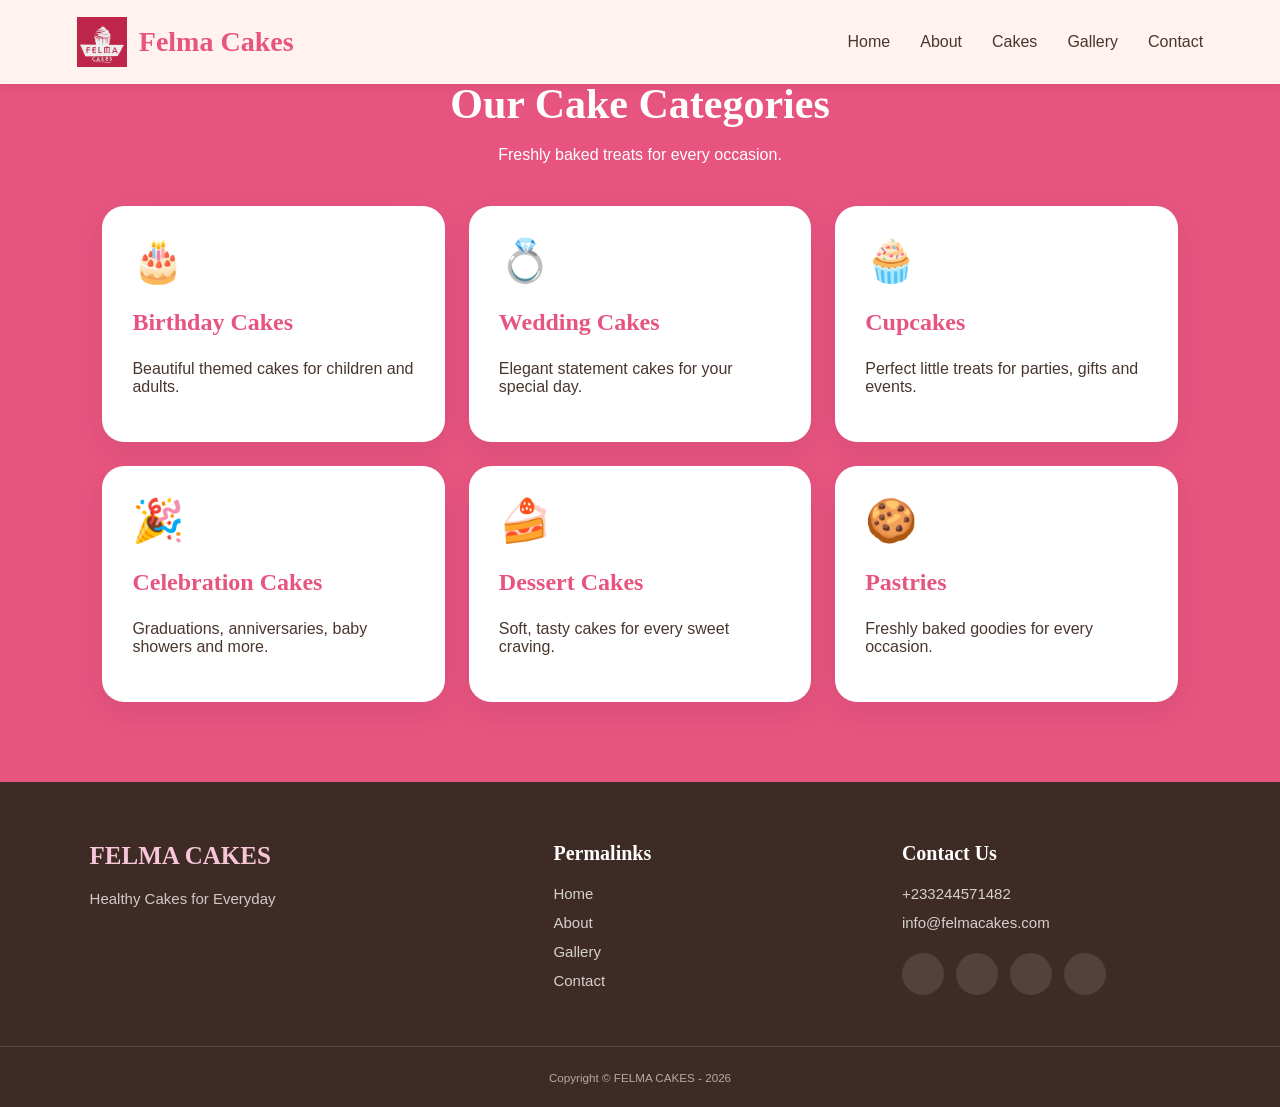
==== about.html @ 06e6d1e2 "homepage done" ====
<!doctype html>
<html lang="en">

<head>
    <meta charset="utf-8">
    <meta name="viewport" content="width=device-width, initial-scale=1">
    <link rel="stylesheet" href="assets/css/style-starter.css">
    <link rel="stylesheet" href="https://unicons.iconscout.com/release/v4.0.0/css/line.css">
    <link rel="stylesheet" href="assets/css/style-starter.css">
<link rel="stylesheet"
    href="https://unicons.iconscout.com/release/v4.0.0/css/line.css">

    <title>Felma Cakes | Home</title>

</head>

<body>

     <nav>

    <div class="brand">
        <img src="assets/images/Felma Logo.png" alt="Felma Cakes Logo">
        <span>Felma Cakes</span>
    </div>

    <div class="links">
        <a href="index.html">Home</a>
        <a href="about.html">About</a>
        <a href="#cakes">Cakes</a>
        <a href="#gallery">Gallery</a>
        <a href="#contact">Contact</a>
    </div>

</nav>
    
<section class="categories" id="cakes">
    <div class="center">
        <h2 class="title">Our Cake Categories</h2>
        <p>Freshly baked treats for every occasion.</p>
    </div>
    <div class="grid">
        <div class="card">
            <div class="emoji">🎂</div>
            <h3>Birthday Cakes</h3>
            <p>Beautiful themed cakes for children and adults.</p>
        </div>
        <div class="card">
            <div class="emoji">💍</div>
            <h3>Wedding Cakes</h3>
            <p>Elegant statement cakes for your special day.</p>
        </div>
        <div class="card">
            <div class="emoji">🧁</div>
            <h3>Cupcakes</h3>
            <p>Perfect little treats for parties, gifts and events.</p>
        </div>
        <div class="card">
            <div class="emoji">🎉</div>
            <h3>Celebration Cakes</h3>
            <p>Graduations, anniversaries, baby showers and more.</p>
        </div>
        <div class="card">
            <div class="emoji">🍰</div>
            <h3>Dessert Cakes</h3>
            <p>Soft, tasty cakes for every sweet craving.</p>
        </div>
        <div class="card">
            <div class="emoji">🍪</div>
            <h3>Pastries</h3>
            <p>Freshly baked goodies for every occasion.</p>
        </div>
    </div>
</section>

<!--footer-->
<footer class="footer">
    <div class="container footer__container">
        <div class="footer__1">
            <a href="index.html" class="footer__logo">
                <h5>FELMA CAKES</h5>
            </a>
            <p>Healthy Cakes for Everyday</p>
        </div>
        <div class="footer__2">
            <h4>Permalinks</h4>
            <ul class="permalinks">
                <li><a href="index.html">Home</a></li>
                <li><a href="about.html">About</a></li>
                <li><a href="gallery.html">Gallery</a></li>
                <li><a href="contact.html">Contact</a></li>
            </ul>
        </div>
        <div class="footer__4">
            <h4>Contact Us</h4>
            <div>
                <p>+233244571482</p>
                <p>info@felmacakes.com</p>
            </div>
            <ul class="footer__socials">
                <li>
                    <a href="https://web.facebook.com/people/Felma-Cakes/100064179390883/?locale=nl_BE"><i
                            class="uil uil-facebook"></i></a>
                    <a href="https://www.instagram.com/felma_cakes/"><i class="uil uil-instagram"></i></a>
                    <a href="#" aria-label="TikTok"><i class="uil uil-music-note"></i></a>
                    <a href="https://wa.me/233244571482" aria-label="WhatsApp"><i class="uil uil-whatsapp"></i> </a>
                </li>
            </ul>
        </div>
    </div>
    <div class="footer__copyright">
        <small>Copyright &copy; FELMA CAKES - 2026</small>
    </div>
</footer>

</body>
</html>
---- assets/css/style-starter.css ----
:root {
    --pink: #e75480;
    --soft-pink: #f7c6d9;
    --cream: #fff8f3;
    --gold: #d4af37;
    --brown: #5c4033;
    --dark-brown: #3f2b25;
    --text: #49362f;
    --white: #ffffff;
    --transition: all 0.3s ease;
}

* {
    box-sizing: border-box;
}

html {
    scroll-behavior: smooth;
}

html,
body {
    width: 100%;
    overflow-x: hidden;
}

body {
    margin: 0;
    font-family: Arial, sans-serif;
    background: var(--cream);
    color: var(--text);
}

img {
    max-width: 100%;
    display: block;
}

a {
    color: inherit;
}

/* =========================
   NAVBAR
========================= */

nav {
    position: fixed;
    top: 0;
    left: 0;
    width: 100%;
    height: 84px;
    z-index: 1000;

    display: flex;
    align-items: center;
    justify-content: space-between;

    padding: 0 6%;
    background: rgba(255, 248, 243, 0.97);
    box-shadow: 0 2px 14px rgba(0, 0, 0, 0.08);
}

.brand {
    display: flex;
    align-items: center;
    gap: 12px;
    flex-shrink: 0;

    font-family: Georgia, serif;
    font-size: 28px;
    font-weight: 700;
    color: var(--pink);
    white-space: nowrap;
}

.brand img {
    width: auto;
    height: 50px;
    object-fit: contain;
}

.links {
    display: flex;
    align-items: center;
    gap: 30px;
    margin-left: auto;
}

.links a {
    margin: 0;
    padding: 10px 0;

    color: var(--text);
    text-decoration: none;
    font-size: 16px;
    font-weight: 500;
    white-space: nowrap;

    transition: var(--transition);
}

.links a:hover {
    color: var(--pink);
}

/* =========================
   HERO
========================= */

.hero {
    min-height: 100vh;
    padding: 130px 8% 60px;

    display: flex;
    align-items: center;
    justify-content: space-between;

    background: linear-gradient(120deg, #5c4033, #8f4558);
    color: var(--white);
    overflow: hidden;
}

.hero-content {
    width: 55%;
    position: relative;
    z-index: 2;
}

.hero h1 {
    margin: 0 0 24px;
    font-family: Georgia, serif;
    font-size: 64px;
    line-height: 1.05;
}

.hero p {
    max-width: 650px;
    margin: 0;
    font-size: 20px;
    line-height: 1.7;
}

.hero-cake {
    width: 45%;
    display: flex;
    justify-content: center;
    align-items: flex-end;
}

.hero-cake img {
    width: 100%;
    max-width: 600px;
    height: auto;
    object-fit: contain;
    filter: drop-shadow(0 20px 25px rgba(0, 0, 0, 0.25));
}

/* =========================
   BUTTONS
========================= */

.btn {
    display: inline-block;
    margin: 18px 10px 0 0;
    padding: 14px 28px;

    border: 2px solid transparent;
    border-radius: 30px;

    background: var(--pink);
    color: var(--white);
    text-decoration: none;
    font-weight: 700;

    transition: var(--transition);
}

.btn:hover {
    transform: translateY(-2px);
    background: #d84772;
}

.btn.outline {
    background: transparent;
    border-color: var(--white);
}

.btn.outline:hover {
    background: var(--white);
    color: var(--brown);
}

/* =========================
   GENERAL SECTIONS
========================= */

section {
    padding: 80px 8%;
}

.center {
    text-align: center;
}

.title {
    margin: 0 0 18px;
    font-family: Georgia, serif;
    color: var(--brown);
    font-size: 42px;
}

/* =========================
   ABOUT
========================= */

.about {
    display: grid;
    grid-template-columns: 1fr 1fr;
    gap: 60px;
    align-items: center;
}

.about-image {
    position: relative;
}

.about-image img {
    width: 100%;
    height: 500px;
    object-fit: cover;
    border-radius: 28px;
    box-shadow: 0 18px 45px rgba(0, 0, 0, 0.15);
}

.about-image::before {
    content: "";
    position: absolute;
    left: -18px;
    bottom: -18px;
    z-index: -1;

    width: 90%;
    height: 90%;
    background: var(--soft-pink);
    border-radius: 28px;
}

.about-content p {
    margin-bottom: 18px;
    font-size: 17px;
    line-height: 1.8;
}

/* Optional old placeholder support */
.cake-art {
    min-height: 380px;
    padding: 35px;

    display: grid;
    place-items: end center;

    border-radius: 28px;
    background:
        radial-gradient(
            circle at 50% 36%,
            #fff 0 14%,
            #f7c6d9 15% 27%,
            #e75480 28% 30%,
            transparent 31%
        ),
        linear-gradient(145deg, #f7c6d9, #fff);

    box-shadow: 0 16px 40px rgba(0, 0, 0, 0.13);
    font-family: Georgia, serif;
    font-size: 26px;
    color: var(--brown);
}

/* =========================
   CAKE CATEGORIES / CARDS
========================= */

.categories {
    background: var(--pink);
    color: var(--white);
}

.categories .title {
    color: var(--white);
}

.grid {
    display: grid;
    grid-template-columns: repeat(3, minmax(0, 1fr));
    gap: 24px;
    margin-top: 42px;
}

.card {
    padding: 30px;
    background: var(--white);
    color: var(--text);
    border-radius: 22px;
    box-shadow: 0 10px 30px rgba(0, 0, 0, 0.07);
}

.card .emoji {
    font-size: 42px;
}

.card h3 {
    font-family: Georgia, serif;
    color: var(--pink);
    font-size: 24px;
}

/* =========================
   GALLERY
========================= */

.gallery .card {
    padding: 0;
    overflow: hidden;
    background: var(--white);
    border-radius: 22px;
}

.gallery-image {
    width: 100%;
    height: 300px;
    object-fit: cover;
    display: block;
    transition: transform 0.4s ease;
}

.gallery .card:hover .gallery-image {
    transform: scale(1.06);
}

.gallery .caption {
    padding: 18px 20px;
    font-family: Georgia, serif;
    font-size: 20px;
    font-weight: 700;
    color: var(--brown);
}

/* =========================
   WHY CHOOSE US
========================= */

.why .card h3 {
    color: var(--brown);
}

/* =========================
   CTA
========================= */

.cta {
    padding: 80px 8%;
    text-align: center;
    color: var(--white);
    background: linear-gradient(120deg, #5c4033ef, #8f4960dd);
}

.cta h2 {
    margin-top: 0;
    font-family: Georgia, serif;
    font-size: 44px;
}

/* =========================
   FELMA CAKES FOOTER
========================= */

footer {
    padding-top: 60px;
    background: var(--dark-brown);
    color: var(--cream);
    font-size: 15px;
}

.footer__container {
    width: 86%;
    margin: 0 auto;
    padding-bottom: 45px;

    display: grid;
    grid-template-columns: 1.4fr 1fr 1fr;
    gap: 60px;
}

.footer__container h4,
.footer__container h5 {
    margin-top: 0;
    margin-bottom: 20px;
    font-family: Georgia, serif;
    color: var(--white);
    font-size: 20px;
}

.footer__1 h5 {
    margin-bottom: 15px;
    font-size: 25px;
    color: var(--soft-pink);
}

.footer__1 p {
    max-width: 350px;
    margin: 0 0 2rem;
    line-height: 1.8;
    color: rgba(255, 255, 255, 0.75);
}

footer ul {
    list-style: none;
    padding: 0;
    margin: 0;
}

footer ul li {
    margin-bottom: 12px;
}

footer a {
    color: rgba(255, 255, 255, 0.78);
    text-decoration: none;
    transition: var(--transition);
}

footer a:hover {
    color: var(--pink);
}

.footer__4 p {
    margin: 0 0 12px;
    color: rgba(255, 255, 255, 0.78);
}

.footer__socials {
    display: flex;
    flex-direction: row;
    align-items: center;
    gap: 12px;
    margin-top: 22px;
    padding: 0;
    list-style: none;
}

.footer__socials li {
    display: flex;
    flex-direction: row;
    align-items: center;
    gap: 12px;
    margin: 0;
}

.footer__socials a {
    width: 42px;
    height: 42px;

    display: flex;
    align-items: center;
    justify-content: center;

    border-radius: 50%;
    background: rgba(255, 255, 255, 0.1);
    color: var(--white);
    font-size: 20px;
    text-decoration: none;

    transition: var(--transition);
}

.footer__socials a:hover {
    background: var(--pink);
    color: var(--white);
    transform: translateY(-3px);
}

.footer__copyright {
    padding: 22px 15px;
    text-align: center;
    border-top: 1px solid rgba(255, 255, 255, 0.12);
    color: rgba(255, 255, 255, 0.6);
    font-size: 14px;
}

/* =========================
   RESPONSIVE
========================= */

@media (max-width: 992px) {
    nav {
        padding: 0 5%;
    }

    .links {
        gap: 20px;
    }

    .hero h1 {
        font-size: 52px;
    }

    .grid {
        grid-template-columns: repeat(2, minmax(0, 1fr));
    }
}

@media (max-width: 768px) {
    nav {
        height: 75px;
        padding: 0 5%;
    }

    .brand {
        font-size: 22px;
    }

    .brand img {
        height: 42px;
    }

    .links {
        display: none;
    }

    .hero {
        min-height: auto;
        padding: 130px 7% 60px;
        flex-direction: column;
        text-align: center;
    }

    .hero-content {
        width: 100%;
    }

    .hero h1 {
        font-size: 44px;
    }

    .hero p {
        margin-left: auto;
        margin-right: auto;
        font-size: 17px;
    }

    .hero-cake {
        width: 100%;
        margin-top: 45px;
    }

    .hero-cake img {
        max-width: 400px;
    }

    section,
    .cta {
        padding-left: 7%;
        padding-right: 7%;
    }

    .about {
        grid-template-columns: 1fr;
        gap: 45px;
    }

    .about-image img {
        height: 400px;
    }

    .about-content {
        text-align: center;
    }

    .grid {
        grid-template-columns: 1fr;
    }

    .title {
        font-size: 34px;
    }

    .cta h2 {
        font-size: 36px;
    }

    .footer__container {
        width: 88%;
        grid-template-columns: 1fr;
        gap: 35px;
        text-align: center;
    }

    .footer__1 p {
        margin-left: auto;
        margin-right: auto;
    }

    .footer__socials,
    .footer__socials li {
        justify-content: center;
    }
}

@media (max-width: 480px) {
    .brand {
        font-size: 19px;
    }

    .brand img {
        height: 38px;
    }

    .hero h1 {
        font-size: 38px;
    }

    .btn {
        margin-right: 6px;
        padding: 12px 22px;
    }

    .about-image img {
        height: 330px;
    }

    .gallery-image {
        height: 260px;
    }
}
---- assets/css/style-starter.css ----
:root {
    --pink: #e75480;
    --soft-pink: #f7c6d9;
    --cream: #fff8f3;
    --gold: #d4af37;
    --brown: #5c4033;
    --dark-brown: #3f2b25;
    --text: #49362f;
    --white: #ffffff;
    --transition: all 0.3s ease;
}

* {
    box-sizing: border-box;
}

html {
    scroll-behavior: smooth;
}

html,
body {
    width: 100%;
    overflow-x: hidden;
}

body {
    margin: 0;
    font-family: Arial, sans-serif;
    background: var(--cream);
    color: var(--text);
}

img {
    max-width: 100%;
    display: block;
}

a {
    color: inherit;
}

/* =========================
   NAVBAR
========================= */

nav {
    position: fixed;
    top: 0;
    left: 0;
    width: 100%;
    height: 84px;
    z-index: 1000;

    display: flex;
    align-items: center;
    justify-content: space-between;

    padding: 0 6%;
    background: rgba(255, 248, 243, 0.97);
    box-shadow: 0 2px 14px rgba(0, 0, 0, 0.08);
}

.brand {
    display: flex;
    align-items: center;
    gap: 12px;
    flex-shrink: 0;

    font-family: Georgia, serif;
    font-size: 28px;
    font-weight: 700;
    color: var(--pink);
    white-space: nowrap;
}

.brand img {
    width: auto;
    height: 50px;
    object-fit: contain;
}

.links {
    display: flex;
    align-items: center;
    gap: 30px;
    margin-left: auto;
}

.links a {
    margin: 0;
    padding: 10px 0;

    color: var(--text);
    text-decoration: none;
    font-size: 16px;
    font-weight: 500;
    white-space: nowrap;

    transition: var(--transition);
}

.links a:hover {
    color: var(--pink);
}

/* =========================
   HERO
========================= */

.hero {
    min-height: 100vh;
    padding: 130px 8% 60px;

    display: flex;
    align-items: center;
    justify-content: space-between;

    background: linear-gradient(120deg, #5c4033, #8f4558);
    color: var(--white);
    overflow: hidden;
}

.hero-content {
    width: 55%;
    position: relative;
    z-index: 2;
}

.hero h1 {
    margin: 0 0 24px;
    font-family: Georgia, serif;
    font-size: 64px;
    line-height: 1.05;
}

.hero p {
    max-width: 650px;
    margin: 0;
    font-size: 20px;
    line-height: 1.7;
}

.hero-cake {
    width: 45%;
    display: flex;
    justify-content: center;
    align-items: flex-end;
}

.hero-cake img {
    width: 100%;
    max-width: 600px;
    height: auto;
    object-fit: contain;
    filter: drop-shadow(0 20px 25px rgba(0, 0, 0, 0.25));
}

/* =========================
   BUTTONS
========================= */

.btn {
    display: inline-block;
    margin: 18px 10px 0 0;
    padding: 14px 28px;

    border: 2px solid transparent;
    border-radius: 30px;

    background: var(--pink);
    color: var(--white);
    text-decoration: none;
    font-weight: 700;

    transition: var(--transition);
}

.btn:hover {
    transform: translateY(-2px);
    background: #d84772;
}

.btn.outline {
    background: transparent;
    border-color: var(--white);
}

.btn.outline:hover {
    background: var(--white);
    color: var(--brown);
}

/* =========================
   GENERAL SECTIONS
========================= */

section {
    padding: 80px 8%;
}

.center {
    text-align: center;
}

.title {
    margin: 0 0 18px;
    font-family: Georgia, serif;
    color: var(--brown);
    font-size: 42px;
}

/* =========================
   ABOUT
========================= */

.about {
    display: grid;
    grid-template-columns: 1fr 1fr;
    gap: 60px;
    align-items: center;
}

.about-image {
    position: relative;
}

.about-image img {
    width: 100%;
    height: 500px;
    object-fit: cover;
    border-radius: 28px;
    box-shadow: 0 18px 45px rgba(0, 0, 0, 0.15);
}

.about-image::before {
    content: "";
    position: absolute;
    left: -18px;
    bottom: -18px;
    z-index: -1;

    width: 90%;
    height: 90%;
    background: var(--soft-pink);
    border-radius: 28px;
}

.about-content p {
    margin-bottom: 18px;
    font-size: 17px;
    line-height: 1.8;
}

/* Optional old placeholder support */
.cake-art {
    min-height: 380px;
    padding: 35px;

    display: grid;
    place-items: end center;

    border-radius: 28px;
    background:
        radial-gradient(
            circle at 50% 36%,
            #fff 0 14%,
            #f7c6d9 15% 27%,
            #e75480 28% 30%,
            transparent 31%
        ),
        linear-gradient(145deg, #f7c6d9, #fff);

    box-shadow: 0 16px 40px rgba(0, 0, 0, 0.13);
    font-family: Georgia, serif;
    font-size: 26px;
    color: var(--brown);
}

/* =========================
   CAKE CATEGORIES / CARDS
========================= */

.categories {
    background: var(--pink);
    color: var(--white);
}

.categories .title {
    color: var(--white);
}

.grid {
    display: grid;
    grid-template-columns: repeat(3, minmax(0, 1fr));
    gap: 24px;
    margin-top: 42px;
}

.card {
    padding: 30px;
    background: var(--white);
    color: var(--text);
    border-radius: 22px;
    box-shadow: 0 10px 30px rgba(0, 0, 0, 0.07);
}

.card .emoji {
    font-size: 42px;
}

.card h3 {
    font-family: Georgia, serif;
    color: var(--pink);
    font-size: 24px;
}

/* =========================
   GALLERY
========================= */

.gallery .card {
    padding: 0;
    overflow: hidden;
    background: var(--white);
    border-radius: 22px;
}

.gallery-image {
    width: 100%;
    height: 300px;
    object-fit: cover;
    display: block;
    transition: transform 0.4s ease;
}

.gallery .card:hover .gallery-image {
    transform: scale(1.06);
}

.gallery .caption {
    padding: 18px 20px;
    font-family: Georgia, serif;
    font-size: 20px;
    font-weight: 700;
    color: var(--brown);
}

/* =========================
   WHY CHOOSE US
========================= */

.why .card h3 {
    color: var(--brown);
}

/* =========================
   CTA
========================= */

.cta {
    padding: 80px 8%;
    text-align: center;
    color: var(--white);
    background: linear-gradient(120deg, #5c4033ef, #8f4960dd);
}

.cta h2 {
    margin-top: 0;
    font-family: Georgia, serif;
    font-size: 44px;
}

/* =========================
   FELMA CAKES FOOTER
========================= */

footer {
    padding-top: 60px;
    background: var(--dark-brown);
    color: var(--cream);
    font-size: 15px;
}

.footer__container {
    width: 86%;
    margin: 0 auto;
    padding-bottom: 45px;

    display: grid;
    grid-template-columns: 1.4fr 1fr 1fr;
    gap: 60px;
}

.footer__container h4,
.footer__container h5 {
    margin-top: 0;
    margin-bottom: 20px;
    font-family: Georgia, serif;
    color: var(--white);
    font-size: 20px;
}

.footer__1 h5 {
    margin-bottom: 15px;
    font-size: 25px;
    color: var(--soft-pink);
}

.footer__1 p {
    max-width: 350px;
    margin: 0 0 2rem;
    line-height: 1.8;
    color: rgba(255, 255, 255, 0.75);
}

footer ul {
    list-style: none;
    padding: 0;
    margin: 0;
}

footer ul li {
    margin-bottom: 12px;
}

footer a {
    color: rgba(255, 255, 255, 0.78);
    text-decoration: none;
    transition: var(--transition);
}

footer a:hover {
    color: var(--pink);
}

.footer__4 p {
    margin: 0 0 12px;
    color: rgba(255, 255, 255, 0.78);
}

.footer__socials {
    display: flex;
    flex-direction: row;
    align-items: center;
    gap: 12px;
    margin-top: 22px;
    padding: 0;
    list-style: none;
}

.footer__socials li {
    display: flex;
    flex-direction: row;
    align-items: center;
    gap: 12px;
    margin: 0;
}

.footer__socials a {
    width: 42px;
    height: 42px;

    display: flex;
    align-items: center;
    justify-content: center;

    border-radius: 50%;
    background: rgba(255, 255, 255, 0.1);
    color: var(--white);
    font-size: 20px;
    text-decoration: none;

    transition: var(--transition);
}

.footer__socials a:hover {
    background: var(--pink);
    color: var(--white);
    transform: translateY(-3px);
}

.footer__copyright {
    padding: 22px 15px;
    text-align: center;
    border-top: 1px solid rgba(255, 255, 255, 0.12);
    color: rgba(255, 255, 255, 0.6);
    font-size: 14px;
}

/* =========================
   RESPONSIVE
========================= */

@media (max-width: 992px) {
    nav {
        padding: 0 5%;
    }

    .links {
        gap: 20px;
    }

    .hero h1 {
        font-size: 52px;
    }

    .grid {
        grid-template-columns: repeat(2, minmax(0, 1fr));
    }
}

@media (max-width: 768px) {
    nav {
        height: 75px;
        padding: 0 5%;
    }

    .brand {
        font-size: 22px;
    }

    .brand img {
        height: 42px;
    }

    .links {
        display: none;
    }

    .hero {
        min-height: auto;
        padding: 130px 7% 60px;
        flex-direction: column;
        text-align: center;
    }

    .hero-content {
        width: 100%;
    }

    .hero h1 {
        font-size: 44px;
    }

    .hero p {
        margin-left: auto;
        margin-right: auto;
        font-size: 17px;
    }

    .hero-cake {
        width: 100%;
        margin-top: 45px;
    }

    .hero-cake img {
        max-width: 400px;
    }

    section,
    .cta {
        padding-left: 7%;
        padding-right: 7%;
    }

    .about {
        grid-template-columns: 1fr;
        gap: 45px;
    }

    .about-image img {
        height: 400px;
    }

    .about-content {
        text-align: center;
    }

    .grid {
        grid-template-columns: 1fr;
    }

    .title {
        font-size: 34px;
    }

    .cta h2 {
        font-size: 36px;
    }

    .footer__container {
        width: 88%;
        grid-template-columns: 1fr;
        gap: 35px;
        text-align: center;
    }

    .footer__1 p {
        margin-left: auto;
        margin-right: auto;
    }

    .footer__socials,
    .footer__socials li {
        justify-content: center;
    }
}

@media (max-width: 480px) {
    .brand {
        font-size: 19px;
    }

    .brand img {
        height: 38px;
    }

    .hero h1 {
        font-size: 38px;
    }

    .btn {
        margin-right: 6px;
        padding: 12px 22px;
    }

    .about-image img {
        height: 330px;
    }

    .gallery-image {
        height: 260px;
    }
}
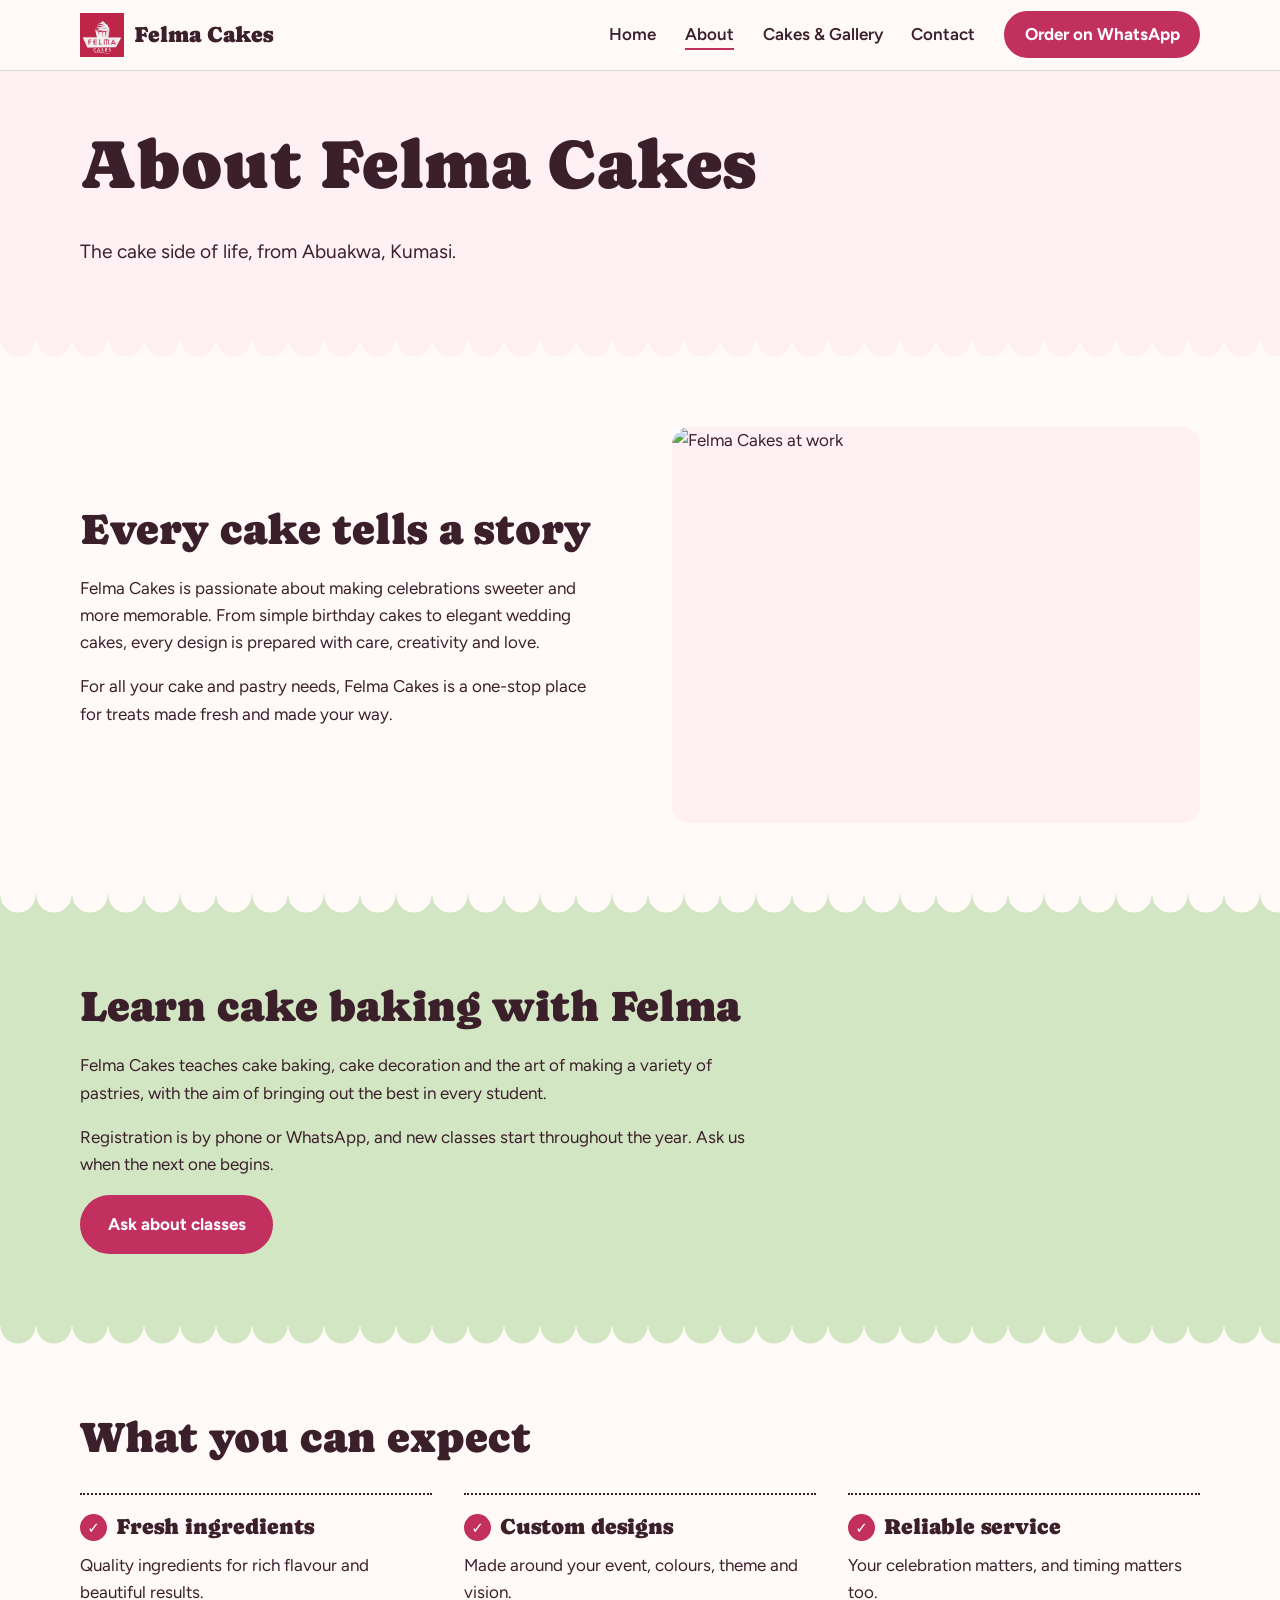
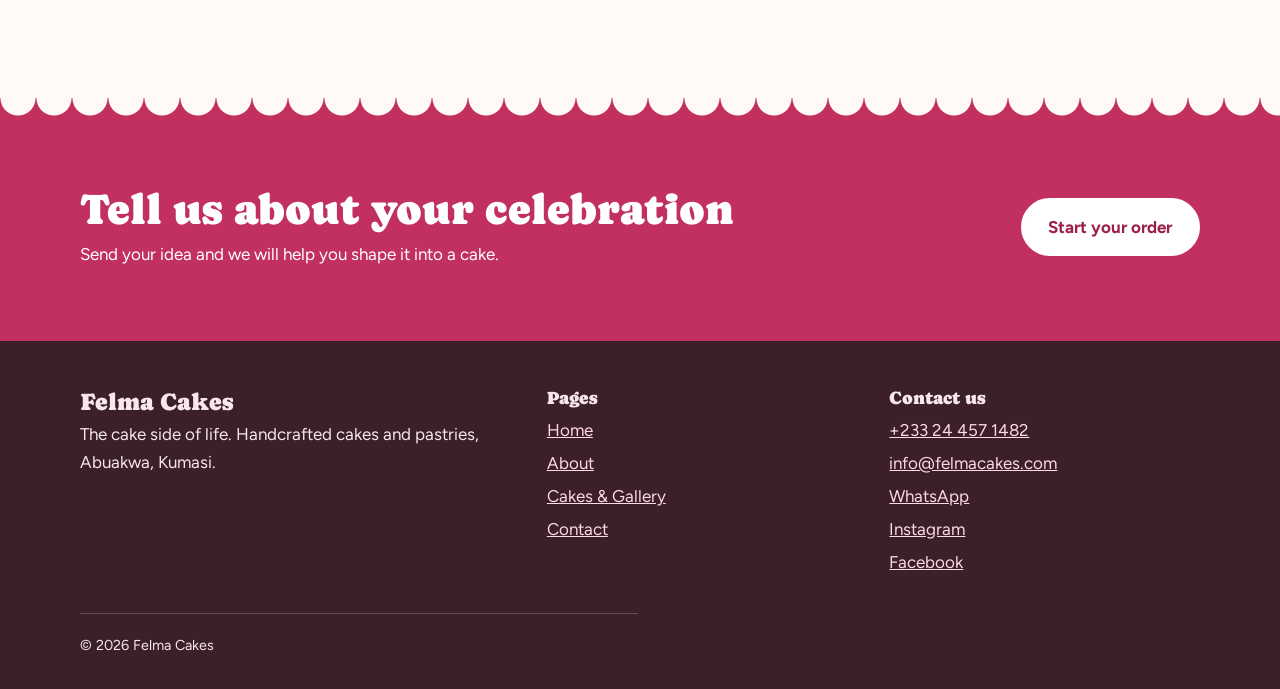
==== commit de8ee335: "revamp" ====
--- a/about.html
+++ b/about.html
@@ -1,116 +1,136 @@
-<!doctype html>
-<html lang="en">
-
-<head>
-    <meta charset="utf-8">
-    <meta name="viewport" content="width=device-width, initial-scale=1">
-    <link rel="stylesheet" href="assets/css/style-starter.css">
-    <link rel="stylesheet" href="https://unicons.iconscout.com/release/v4.0.0/css/line.css">
-    <link rel="stylesheet" href="assets/css/style-starter.css">
-<link rel="stylesheet"
-    href="https://unicons.iconscout.com/release/v4.0.0/css/line.css">
-
-    <title>Felma Cakes | Home</title>
-
-</head>
-
-<body>
-
-     <nav>
-
-    <div class="brand">
-        <img src="assets/images/Felma Logo.png" alt="Felma Cakes Logo">
-        <span>Felma Cakes</span>
-    </div>
-
-    <div class="links">
-        <a href="index.html">Home</a>
-        <a href="about.html">About</a>
-        <a href="#cakes">Cakes</a>
-        <a href="#gallery">Gallery</a>
-        <a href="#contact">Contact</a>
-    </div>
-
-</nav>
-    
-<section class="categories" id="cakes">
-    <div class="center">
-        <h2 class="title">Our Cake Categories</h2>
-        <p>Freshly baked treats for every occasion.</p>
-    </div>
-    <div class="grid">
-        <div class="card">
-            <div class="emoji">🎂</div>
-            <h3>Birthday Cakes</h3>
-            <p>Beautiful themed cakes for children and adults.</p>
-        </div>
-        <div class="card">
-            <div class="emoji">💍</div>
-            <h3>Wedding Cakes</h3>
-            <p>Elegant statement cakes for your special day.</p>
-        </div>
-        <div class="card">
-            <div class="emoji">🧁</div>
-            <h3>Cupcakes</h3>
-            <p>Perfect little treats for parties, gifts and events.</p>
-        </div>
-        <div class="card">
-            <div class="emoji">🎉</div>
-            <h3>Celebration Cakes</h3>
-            <p>Graduations, anniversaries, baby showers and more.</p>
-        </div>
-        <div class="card">
-            <div class="emoji">🍰</div>
-            <h3>Dessert Cakes</h3>
-            <p>Soft, tasty cakes for every sweet craving.</p>
-        </div>
-        <div class="card">
-            <div class="emoji">🍪</div>
-            <h3>Pastries</h3>
-            <p>Freshly baked goodies for every occasion.</p>
-        </div>
-    </div>
-</section>
-
-<!--footer-->
-<footer class="footer">
-    <div class="container footer__container">
-        <div class="footer__1">
-            <a href="index.html" class="footer__logo">
-                <h5>FELMA CAKES</h5>
-            </a>
-            <p>Healthy Cakes for Everyday</p>
-        </div>
-        <div class="footer__2">
-            <h4>Permalinks</h4>
-            <ul class="permalinks">
-                <li><a href="index.html">Home</a></li>
-                <li><a href="about.html">About</a></li>
-                <li><a href="gallery.html">Gallery</a></li>
-                <li><a href="contact.html">Contact</a></li>
-            </ul>
-        </div>
-        <div class="footer__4">
-            <h4>Contact Us</h4>
-            <div>
-                <p>+233244571482</p>
-                <p>info@felmacakes.com</p>
-            </div>
-            <ul class="footer__socials">
-                <li>
-                    <a href="https://web.facebook.com/people/Felma-Cakes/100064179390883/?locale=nl_BE"><i
-                            class="uil uil-facebook"></i></a>
-                    <a href="https://www.instagram.com/felma_cakes/"><i class="uil uil-instagram"></i></a>
-                    <a href="#" aria-label="TikTok"><i class="uil uil-music-note"></i></a>
-                    <a href="https://wa.me/233244571482" aria-label="WhatsApp"><i class="uil uil-whatsapp"></i> </a>
-                </li>
-            </ul>
-        </div>
-    </div>
-    <div class="footer__copyright">
-        <small>Copyright &copy; FELMA CAKES - 2026</small>
-    </div>
-</footer>
-
-</body>
-</html>+<!DOCTYPE html>
+<html lang="en">
+<head>
+  <meta charset="utf-8">
+  <meta name="viewport" content="width=device-width, initial-scale=1">
+  <title>About | Felma Cakes, Kumasi</title>
+  <meta name="description" content="Felma Cakes is a cake and pastry business in Abuakwa, Kumasi. We bake handcrafted cakes and teach cake baking, decoration and pastry classes.">
+  <meta property="og:type" content="website">
+  <meta property="og:title" content="About | Felma Cakes, Kumasi">
+  <meta property="og:description" content="Felma Cakes is a cake and pastry business in Abuakwa, Kumasi. We bake handcrafted cakes and teach cake baking, decoration and pastry classes.">
+  <meta property="og:image" content="https://jkyereh.github.io/FELMA/assets/images/hero-cake.png">
+  <meta name="theme-color" content="#c2305f">
+  <link rel="icon" href="assets/images/felma-logo.png">
+  <link rel="preconnect" href="https://fonts.googleapis.com">
+  <link rel="preconnect" href="https://fonts.gstatic.com" crossorigin>
+  <link rel="stylesheet" href="https://fonts.googleapis.com/css2?family=Caprasimo&family=Figtree:wght@400;600;700&display=swap">
+  <link rel="stylesheet" href="css/style.css">
+</head>
+<body>
+  <a class="skip" href="#main">Skip to content</a>
+
+  <header class="site-header">
+    <div class="wrap bar">
+      <a class="brand" href="index.html">
+        <img src="assets/images/felma-logo.png" alt="" width="44" height="44">
+        Felma Cakes
+      </a>
+      <button class="nav-toggle" aria-expanded="false" aria-controls="site-nav">Menu</button>
+      <nav class="nav" id="site-nav" aria-label="Main">
+        <ul>
+          <li><a href="index.html">Home</a></li>
+          <li><a href="about.html" aria-current="page">About</a></li>
+          <li><a href="gallery.html">Cakes &amp; Gallery</a></li>
+          <li><a href="contact.html">Contact</a></li>
+          <li><a class="btn btn-small" href="https://wa.me/233244571482?text=Hello%20Felma%20Cakes%2C%20I%27d%20like%20to%20order%20a%20cake." target="_blank" rel="noopener">Order on WhatsApp</a></li>
+        </ul>
+      </nav>
+    </div>
+  </header>
+
+  <main id="main">
+    <section class="page-head">
+      <div class="wrap">
+        <h1>About Felma Cakes</h1>
+        <p>The cake side of life, from Abuakwa, Kumasi.</p>
+      </div>
+    </section>
+
+    <section class="section scallop after-icing">
+      <div class="wrap split">
+        <div>
+          <h2>Every cake tells a story</h2>
+          <p>Felma Cakes is passionate about making celebrations sweeter and more memorable. From simple birthday cakes to elegant wedding cakes, every design is prepared with care, creativity and love.</p>
+          <p>For all your cake and pastry needs, Felma Cakes is a one-stop place for treats made fresh and made your way.</p>
+          <!-- Add Felma's own story here: who she is, how the business started, what she is known for. -->
+        </div>
+        <div class="photo">
+          <img src="assets/images/felma-class.png" alt="Felma Cakes at work" loading="lazy" width="800" height="600">
+        </div>
+      </div>
+    </section>
+
+    <section class="section scallop after-paper tint-pistachio" id="classes">
+      <div class="wrap">
+        <h2>Learn cake baking with Felma</h2>
+        <p>Felma Cakes teaches cake baking, cake decoration and the art of making a variety of pastries, with the aim of bringing out the best in every student.</p>
+        <p>Registration is by phone or WhatsApp, and new classes start throughout the year. Ask us when the next one begins.</p>
+        <a class="btn" href="contact.html?type=Cake%20class">Ask about classes</a>
+      </div>
+    </section>
+
+    <section class="section scallop after-pistachio">
+      <div class="wrap">
+        <h2>What you can expect</h2>
+        <ul class="reasons">
+          <li>
+            <h3>Fresh ingredients</h3>
+            <p>Quality ingredients for rich flavour and beautiful results.</p>
+          </li>
+          <li>
+            <h3>Custom designs</h3>
+            <p>Made around your event, colours, theme and vision.</p>
+          </li>
+          <li>
+            <h3>Reliable service</h3>
+            <p>Your celebration matters, and timing matters too.</p>
+          </li>
+        </ul>
+      </div>
+    </section>
+
+    <section class="section scallop after-paper tint-berry">
+      <div class="wrap cta">
+        <div>
+          <h2>Tell us about your celebration</h2>
+          <p>Send your idea and we will help you shape it into a cake.</p>
+        </div>
+        <a class="btn btn-light" href="contact.html">Start your order</a>
+      </div>
+    </section>
+  </main>
+
+  <footer class="site-footer">
+    <div class="wrap">
+      <div class="footer-grid">
+        <div>
+          <h2>Felma Cakes</h2>
+          <p>The cake side of life. Handcrafted cakes and pastries, Abuakwa, Kumasi.</p>
+        </div>
+        <div>
+          <h3>Pages</h3>
+          <ul>
+            <li><a href="index.html">Home</a></li>
+            <li><a href="about.html">About</a></li>
+            <li><a href="gallery.html">Cakes &amp; Gallery</a></li>
+            <li><a href="contact.html">Contact</a></li>
+          </ul>
+        </div>
+        <div>
+          <h3>Contact us</h3>
+          <ul>
+            <li><a href="tel:+233244571482">+233 24 457 1482</a></li>
+            <li><a href="mailto:info@felmacakes.com">info@felmacakes.com</a></li>
+            <li><a href="https://wa.me/233244571482" target="_blank" rel="noopener">WhatsApp</a></li>
+            <li><a href="https://www.instagram.com/felma_cakes/" target="_blank" rel="noopener">Instagram</a></li>
+            <li><a href="https://web.facebook.com/people/Felma-Cakes/100064179390883/" target="_blank" rel="noopener">Facebook</a></li>
+          </ul>
+        </div>
+      </div>
+      <p class="copyright">&copy; <span id="year">2026</span> Felma Cakes</p>
+    </div>
+  </footer>
+
+  <script src="js/main.js"></script>
+</body>
+</html>
--- a/css/style.css
+++ b/css/style.css
@@ -0,0 +1,405 @@
+/* Felma Cakes — shared styles
+   Palette: cocoa (text), berry (actions), icing (blush), pistachio (fresh green), butter (accent) */
+
+:root {
+  --cocoa: #3b1f2b;
+  --berry: #c2305f;
+  --berry-deep: #9a2149;
+  --icing: #fff1f3;
+  --pistachio: #d3e6c3;
+  --butter: #fff1bf;
+  --paper: #fffaf8;
+  --line: rgba(59, 31, 43, 0.18);
+  --radius: 18px;
+  --max: 1120px;
+}
+
+*,
+*::before,
+*::after { box-sizing: border-box; }
+
+html { scroll-behavior: smooth; }
+
+@media (prefers-reduced-motion: reduce) {
+  html { scroll-behavior: auto; }
+}
+
+body {
+  margin: 0;
+  font-family: "Figtree", system-ui, -apple-system, "Segoe UI", sans-serif;
+  font-size: 1.0625rem;
+  line-height: 1.6;
+  color: var(--cocoa);
+  background: var(--paper);
+}
+
+img { display: block; max-width: 100%; }
+
+h1, h2, h3 {
+  font-family: "Caprasimo", Georgia, "Times New Roman", serif;
+  font-weight: 400;
+  line-height: 1.1;
+  margin: 0 0 0.5em;
+}
+h1 { font-size: clamp(2.4rem, 7vw, 4.3rem); }
+h2 { font-size: clamp(1.8rem, 4.5vw, 2.7rem); }
+h3 { font-size: 1.35rem; }
+
+p { margin: 0 0 1em; max-width: 62ch; }
+a { color: var(--berry-deep); }
+
+:focus-visible {
+  outline: 3px solid var(--berry);
+  outline-offset: 3px;
+}
+
+.wrap { width: min(100% - 2.5rem, var(--max)); margin-inline: auto; }
+
+.skip {
+  position: absolute;
+  left: -999px;
+  top: 0;
+  z-index: 100;
+  padding: 0.6rem 1rem;
+  background: var(--cocoa);
+  color: #fff;
+}
+.skip:focus { left: 0; }
+
+/* ---------- Buttons ---------- */
+.btn {
+  display: inline-block;
+  padding: 0.85rem 1.6rem;
+  border: 2px solid var(--berry);
+  border-radius: 999px;
+  background: var(--berry);
+  color: #fff;
+  font: inherit;
+  font-weight: 700;
+  text-decoration: none;
+  cursor: pointer;
+  transition: background 0.2s, color 0.2s;
+}
+.btn:hover { background: var(--berry-deep); border-color: var(--berry-deep); }
+.btn-ghost { background: transparent; color: var(--berry-deep); }
+.btn-ghost:hover { background: var(--berry); border-color: var(--berry); color: #fff; }
+.btn-light { background: #fff; border-color: #fff; color: var(--berry-deep); }
+.btn-light:hover { background: var(--butter); border-color: var(--butter); color: var(--cocoa); }
+.btn-small { padding: 0.5rem 1.15rem; }
+
+/* ---------- Header ---------- */
+.site-header {
+  position: sticky;
+  top: 0;
+  z-index: 50;
+  background: var(--paper);
+  border-bottom: 1px solid var(--line);
+}
+.bar {
+  position: relative;
+  display: flex;
+  align-items: center;
+  justify-content: space-between;
+  gap: 1rem;
+  padding: 0.7rem 0;
+}
+.brand {
+  display: flex;
+  align-items: center;
+  gap: 0.6rem;
+  color: var(--cocoa);
+  font-family: "Caprasimo", Georgia, serif;
+  font-size: 1.4rem;
+  text-decoration: none;
+}
+.brand img { width: 44px; height: 44px; object-fit: contain; }
+
+.nav-toggle {
+  padding: 0.5rem 0.9rem;
+  border: 2px solid var(--cocoa);
+  border-radius: 999px;
+  background: transparent;
+  color: var(--cocoa);
+  font: inherit;
+  font-weight: 700;
+  cursor: pointer;
+}
+
+.nav {
+  display: none;
+  position: absolute;
+  top: 100%;
+  left: -1.25rem;
+  right: -1.25rem;
+  padding: 1rem 1.25rem 1.5rem;
+  background: var(--paper);
+  border-bottom: 1px solid var(--line);
+}
+.nav.open { display: block; }
+.nav ul {
+  display: flex;
+  flex-direction: column;
+  align-items: flex-start;
+  gap: 0.9rem;
+  margin: 0;
+  padding: 0;
+  list-style: none;
+}
+.nav a:not(.btn) {
+  padding: 0.25rem 0;
+  border-bottom: 2px solid transparent;
+  color: var(--cocoa);
+  font-weight: 600;
+  text-decoration: none;
+}
+.nav a:not(.btn):hover,
+.nav a[aria-current="page"] { border-color: var(--berry); }
+
+@media (min-width: 820px) {
+  .nav-toggle { display: none; }
+  .nav {
+    display: block;
+    position: static;
+    padding: 0;
+    border: 0;
+    background: none;
+  }
+  .nav ul { flex-direction: row; align-items: center; gap: 1.8rem; }
+}
+
+/* ---------- Sections ---------- */
+.section { position: relative; padding: 4.5rem 0; }
+.tint-icing { background: var(--icing); }
+.tint-pistachio { background: var(--pistachio); }
+.tint-berry { background: var(--berry); color: #fff; }
+.tint-berry a:not(.btn) { color: #fff; }
+
+/* Scalloped icing edge: the previous section's colour drips into this one */
+.scallop::before {
+  content: "";
+  position: absolute;
+  top: 0;
+  left: 0;
+  right: 0;
+  height: 22px;
+  background: radial-gradient(circle at 18px 0, var(--prev) 17px, transparent 18px) 0 0 / 36px 22px repeat-x;
+}
+.scallop { padding-top: 5.5rem; }
+.after-icing { --prev: var(--icing); }
+.after-paper { --prev: var(--paper); }
+.after-pistachio { --prev: var(--pistachio); }
+.after-berry { --prev: var(--berry); }
+
+.section-intro { margin-bottom: 2rem; }
+.lead { font-size: 1.2rem; }
+
+/* ---------- Hero ---------- */
+.hero { padding: 3.5rem 0 5rem; background: var(--icing); }
+.hero-grid { display: grid; gap: 3rem; align-items: center; }
+.hero-actions { display: flex; flex-wrap: wrap; gap: 0.8rem; margin-top: 1.6rem; }
+.hero-art { position: relative; max-width: 420px; width: 100%; margin-inline: auto; }
+
+.arch {
+  aspect-ratio: 4 / 5;
+  overflow: hidden;
+  border-radius: 999px 999px 24px 24px;
+  background: var(--pistachio);
+  box-shadow: 0 0 0 8px var(--icing), 0 0 0 10px var(--berry);
+}
+.arch img { width: 100%; height: 100%; object-fit: cover; }
+
+.stamp {
+  position: absolute;
+  right: -0.6rem;
+  bottom: 1.5rem;
+  display: grid;
+  place-items: center;
+  width: 108px;
+  height: 108px;
+  padding: 0.5rem;
+  border-radius: 50%;
+  background: var(--butter);
+  color: var(--cocoa);
+  font-family: "Caprasimo", Georgia, serif;
+  font-size: 1rem;
+  line-height: 1.15;
+  text-align: center;
+  transform: rotate(-9deg);
+}
+
+@media (prefers-reduced-motion: no-preference) {
+  .arch { animation: rise 0.9s ease-out both; }
+}
+@keyframes rise {
+  from { opacity: 0; transform: translateY(24px); }
+}
+
+@media (min-width: 860px) {
+  .hero { padding: 5rem 0 6.5rem; }
+  .hero-grid { grid-template-columns: 1.15fr 0.85fr; }
+}
+
+/* ---------- Split (text + photo) ---------- */
+.split { display: grid; gap: 2rem; align-items: center; }
+.photo { aspect-ratio: 4 / 3; overflow: hidden; border-radius: var(--radius); background: var(--icing); }
+.photo img { width: 100%; height: 100%; object-fit: cover; }
+@media (min-width: 860px) {
+  .split { grid-template-columns: 1fr 1fr; gap: 4rem; }
+}
+
+/* ---------- Featured showcase ---------- */
+.showcase { display: grid; gap: 1rem; }
+.shot {
+  position: relative;
+  overflow: hidden;
+  aspect-ratio: 4 / 3;
+  border-radius: var(--radius);
+  background: var(--pistachio);
+}
+.shot img { width: 100%; height: 100%; object-fit: cover; }
+.shot figcaption {
+  position: absolute;
+  left: 0.8rem;
+  bottom: 0.8rem;
+  padding: 0.45rem 1rem;
+  border-radius: 999px;
+  background: var(--paper);
+}
+.shot figcaption a { color: var(--cocoa); font-weight: 700; text-decoration: none; }
+.shot figcaption a:hover { color: var(--berry-deep); text-decoration: underline; }
+
+@media (min-width: 760px) {
+  .showcase { grid-template-columns: 1.4fr 1fr; grid-template-rows: 260px 260px; }
+  .shot { aspect-ratio: auto; }
+  .shot.big { grid-row: span 2; }
+}
+
+/* ---------- Reasons ---------- */
+.reasons { display: grid; margin: 2rem 0 0; padding: 0; list-style: none; }
+.reasons li { padding: 1.2rem 0; border-top: 2px dotted var(--cocoa); }
+.reasons h3::before {
+  content: "\2713";
+  display: inline-grid;
+  place-items: center;
+  width: 1.7rem;
+  height: 1.7rem;
+  margin-right: 0.55rem;
+  border-radius: 50%;
+  background: var(--berry);
+  color: #fff;
+  font-family: "Figtree", system-ui, sans-serif;
+  font-size: 0.95rem;
+  vertical-align: 0.1em;
+}
+.reasons p { margin: 0; }
+@media (min-width: 760px) {
+  .reasons { grid-template-columns: repeat(3, 1fr); gap: 2rem; }
+}
+
+/* ---------- Call to action band ---------- */
+.cta { display: grid; gap: 1.5rem; align-items: center; }
+.cta h2 { margin: 0; }
+.cta p { margin: 0.5rem 0 0; }
+@media (min-width: 760px) {
+  .cta { grid-template-columns: 1fr auto; gap: 3rem; }
+}
+
+/* ---------- Page heading (inner pages) ---------- */
+.page-head { padding: 3.5rem 0 4.5rem; background: var(--icing); }
+.page-head p { margin: 0; font-size: 1.2rem; }
+
+/* ---------- Cakes page ---------- */
+.cake-row {
+  display: grid;
+  gap: 1.25rem;
+  padding: 2rem 0;
+  border-top: 2px dotted var(--cocoa);
+  scroll-margin-top: 5rem;
+}
+.cake-row:first-child { border-top: 0; padding-top: 0; }
+.cake-row p { margin-bottom: 0.8rem; }
+.cake-row .photo { aspect-ratio: 4 / 3; }
+@media (min-width: 760px) {
+  .cake-row.has-photo { grid-template-columns: 1fr 300px; gap: 3rem; align-items: center; }
+}
+
+.checklist { margin: 0 0 1.5rem; padding-left: 1.2rem; }
+.checklist li { margin-bottom: 0.3rem; }
+
+.steps { counter-reset: step; margin: 2rem 0 0; padding: 0; list-style: none; display: grid; gap: 1.5rem; }
+.steps li { position: relative; padding-left: 3.4rem; }
+.steps li::before {
+  counter-increment: step;
+  content: counter(step);
+  position: absolute;
+  left: 0;
+  top: 0;
+  display: grid;
+  place-items: center;
+  width: 2.5rem;
+  height: 2.5rem;
+  border-radius: 50%;
+  background: var(--berry);
+  color: #fff;
+  font-family: "Caprasimo", Georgia, serif;
+  font-size: 1.2rem;
+}
+.steps h3 { margin-bottom: 0.2em; }
+.steps p { margin: 0; }
+@media (min-width: 760px) {
+  .steps { grid-template-columns: repeat(3, 1fr); gap: 2rem; }
+}
+
+/* ---------- Contact ---------- */
+.contact-grid { display: grid; gap: 3rem; }
+@media (min-width: 860px) {
+  .contact-grid { grid-template-columns: 1.1fr 0.9fr; gap: 4rem; }
+}
+
+.form-field { margin-bottom: 1.1rem; }
+.form-field label { display: block; margin-bottom: 0.3rem; font-weight: 700; }
+.form-field input,
+.form-field select,
+.form-field textarea {
+  width: 100%;
+  padding: 0.75rem 0.9rem;
+  border: 2px solid var(--line);
+  border-radius: 12px;
+  background: #fff;
+  color: var(--cocoa);
+  font: inherit;
+}
+.form-field input:focus,
+.form-field select:focus,
+.form-field textarea:focus { border-color: var(--berry); outline: none; }
+.form-field textarea { min-height: 120px; resize: vertical; }
+.form-note { font-size: 0.95rem; }
+
+.details { margin: 0; padding: 0; list-style: none; }
+.details li { padding: 0.9rem 0; border-top: 2px dotted var(--cocoa); }
+.details li:first-child { border-top: 0; padding-top: 0; }
+.details strong { display: block; }
+
+/* ---------- Footer ---------- */
+.site-footer { padding: 3rem 0 2rem; background: var(--cocoa); color: #f7e7ec; }
+.site-footer a { color: #ffd9e3; }
+.site-footer h2 { margin-bottom: 0.4rem; font-size: 1.5rem; }
+.site-footer h3 { margin-bottom: 0.6rem; font-size: 1.1rem; }
+.footer-grid { display: grid; gap: 2rem; }
+.footer-grid ul { margin: 0; padding: 0; list-style: none; }
+.footer-grid li { margin-bottom: 0.35rem; }
+.copyright { margin: 2rem 0 0; padding-top: 1.2rem; border-top: 1px solid rgba(255, 255, 255, 0.2); font-size: 0.9rem; }
+@media (min-width: 760px) {
+  .footer-grid { grid-template-columns: 1.4fr 1fr 1fr; }
+}
+
+[hidden] { display: none !important; }
+
+.pay-box {
+  margin-top: 2.5rem;
+  padding: 1.5rem;
+  border: 2px dotted var(--cocoa);
+  border-radius: var(--radius);
+  background: var(--butter);
+}
+.pay-box p { max-width: 46ch; }
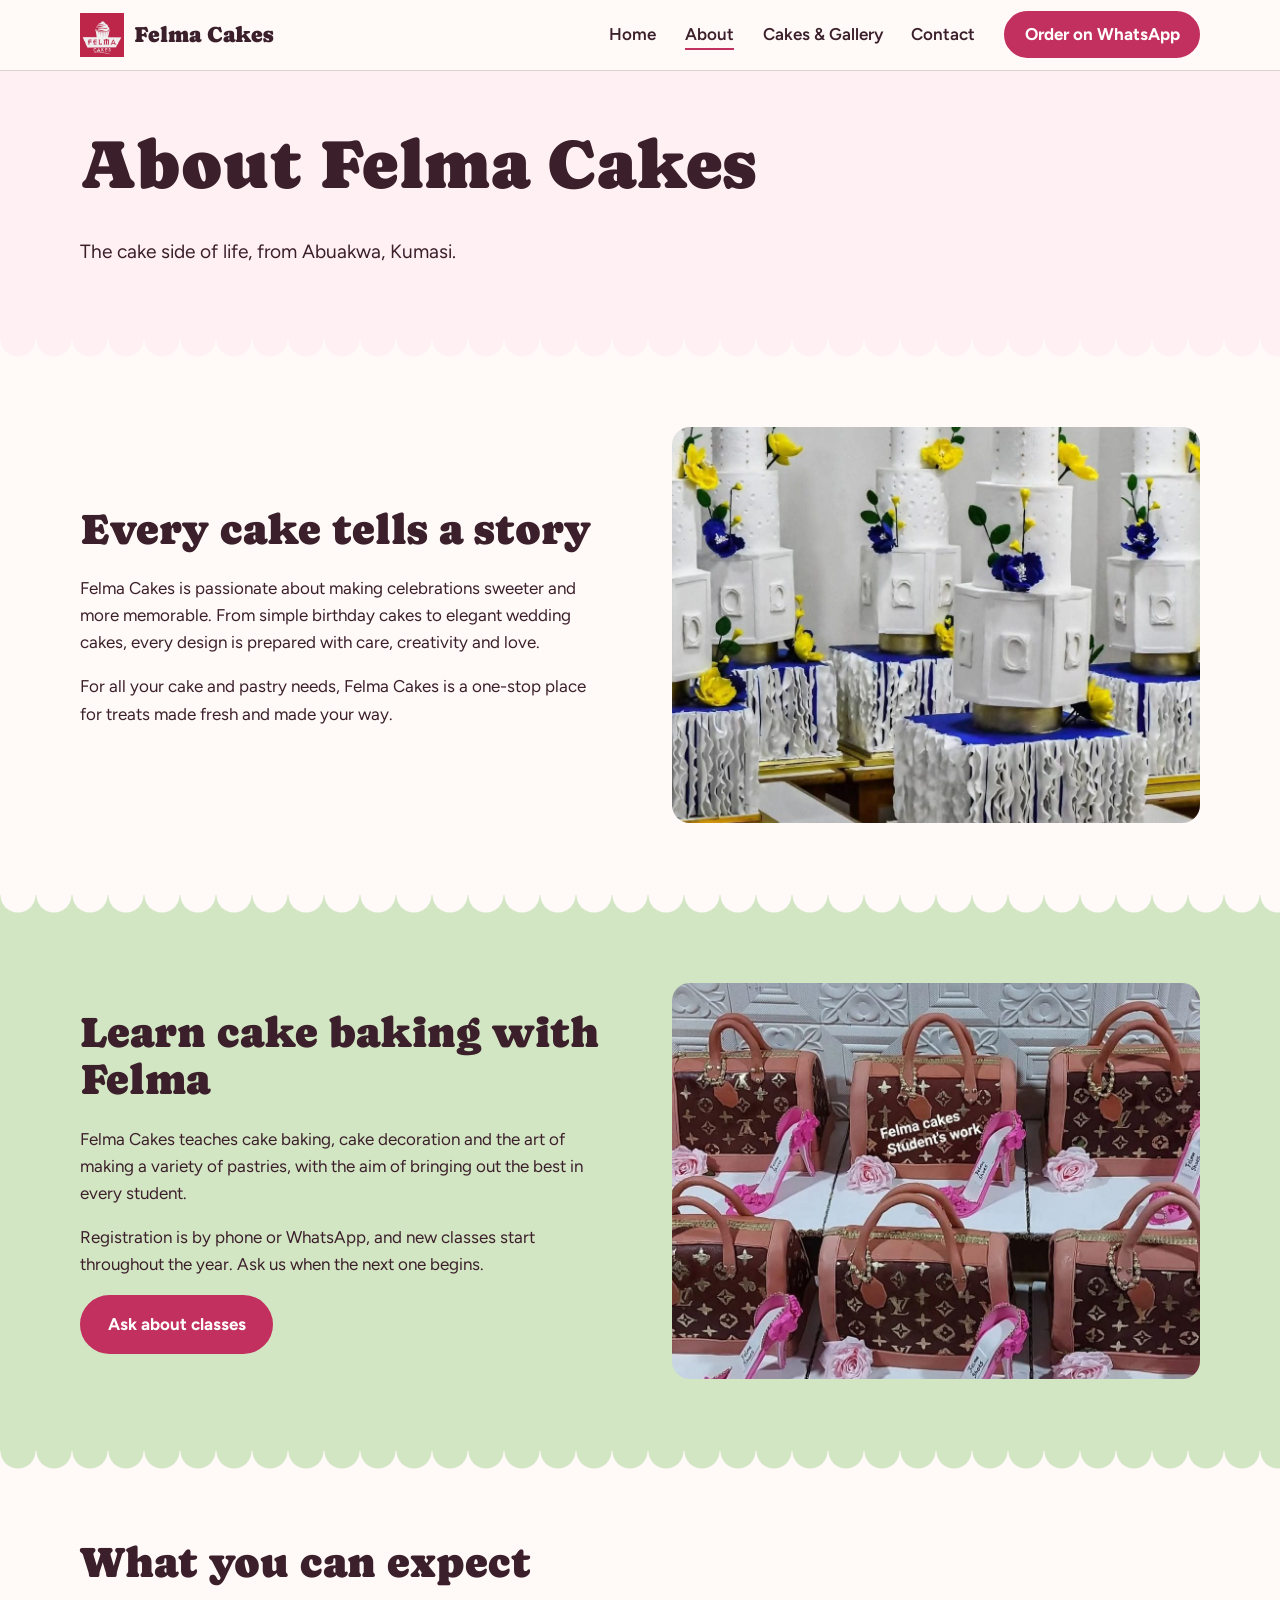
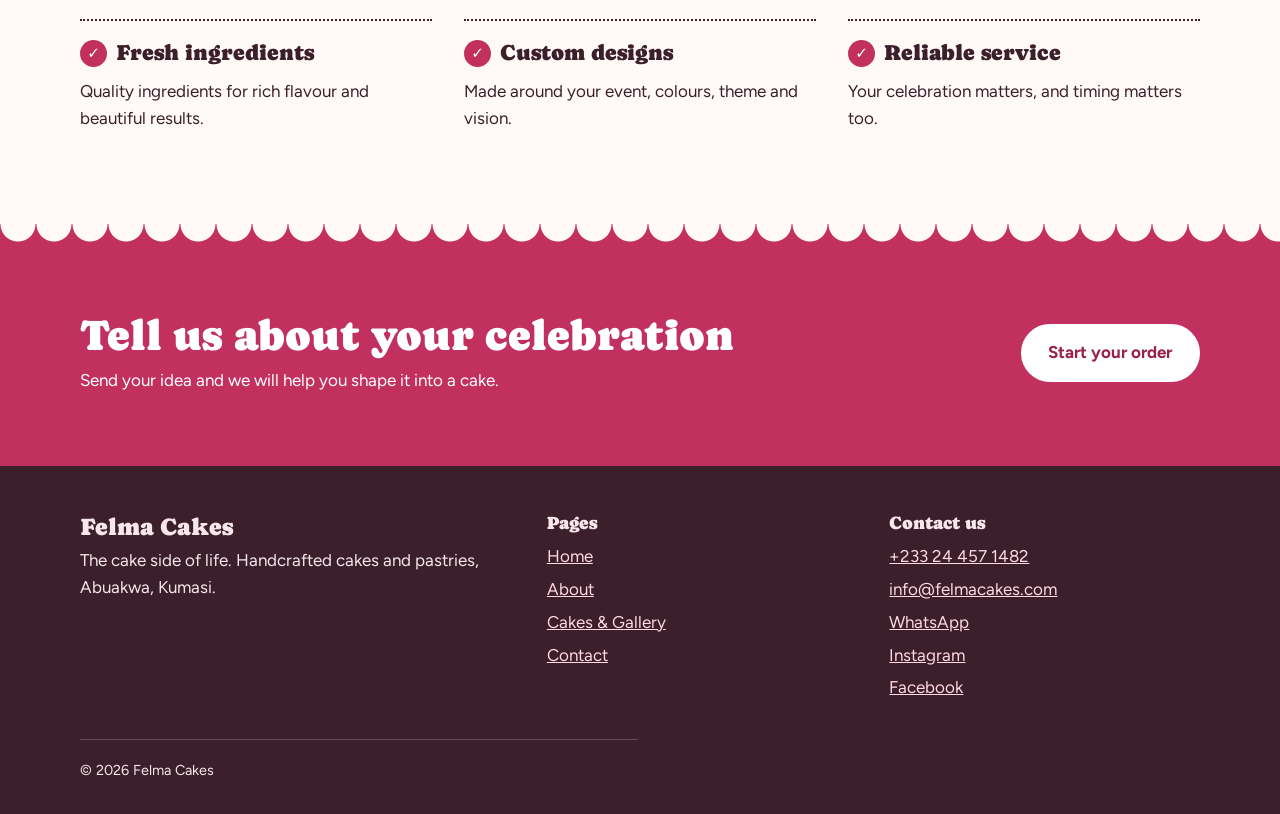
==== commit 91f6b264: "new" ====
--- a/about.html
+++ b/about.html
@@ -8,7 +8,7 @@
   <meta property="og:type" content="website">
   <meta property="og:title" content="About | Felma Cakes, Kumasi">
   <meta property="og:description" content="Felma Cakes is a cake and pastry business in Abuakwa, Kumasi. We bake handcrafted cakes and teach cake baking, decoration and pastry classes.">
-  <meta property="og:image" content="https://jkyereh.github.io/FELMA/assets/images/hero-cake.png">
+  <meta property="og:image" content="https://jkyereh.github.io/FELMA/assets/images/wedding-monogram-cake.jpg">
   <meta name="theme-color" content="#c2305f">
   <link rel="icon" href="assets/images/felma-logo.png">
   <link rel="preconnect" href="https://fonts.googleapis.com">
@@ -55,17 +55,22 @@
           <!-- Add Felma's own story here: who she is, how the business started, what she is known for. -->
         </div>
         <div class="photo">
-          <img src="assets/images/felma-class.png" alt="Felma Cakes at work" loading="lazy" width="800" height="600">
+          <img src="assets/images/tiered-flower-cakes.jpg" alt="Tall white tiered cakes with blue and yellow sugar flowers" loading="lazy" width="1080" height="1061">
         </div>
       </div>
     </section>
 
     <section class="section scallop after-paper tint-pistachio" id="classes">
-      <div class="wrap">
-        <h2>Learn cake baking with Felma</h2>
-        <p>Felma Cakes teaches cake baking, cake decoration and the art of making a variety of pastries, with the aim of bringing out the best in every student.</p>
-        <p>Registration is by phone or WhatsApp, and new classes start throughout the year. Ask us when the next one begins.</p>
-        <a class="btn" href="contact.html?type=Cake%20class">Ask about classes</a>
+      <div class="wrap split">
+        <div>
+          <h2>Learn cake baking with Felma</h2>
+          <p>Felma Cakes teaches cake baking, cake decoration and the art of making a variety of pastries, with the aim of bringing out the best in every student.</p>
+          <p>Registration is by phone or WhatsApp, and new classes start throughout the year. Ask us when the next one begins.</p>
+          <a class="btn" href="contact.html?type=Cake%20class">Ask about classes</a>
+        </div>
+        <div class="photo">
+          <img src="assets/images/student-handbag-cakes.jpg" alt="Handbag and shoe cakes made by Felma Cakes students" loading="lazy" width="1080" height="1078">
+        </div>
       </div>
     </section>
 
--- a/css/style.css
+++ b/css/style.css
@@ -269,9 +269,8 @@
 .shot figcaption a:hover { color: var(--berry-deep); text-decoration: underline; }
 
 @media (min-width: 760px) {
-  .showcase { grid-template-columns: 1.4fr 1fr; grid-template-rows: 260px 260px; }
-  .shot { aspect-ratio: auto; }
-  .shot.big { grid-row: span 2; }
+  .showcase { grid-template-columns: repeat(3, 1fr); }
+  .shot { aspect-ratio: 4 / 5; }
 }
 
 /* ---------- Reasons ---------- */
@@ -403,3 +402,36 @@
   background: var(--butter);
 }
 .pay-box p { max-width: 46ch; }
+
+.map-frame {
+  display: block;
+  width: 100%;
+  height: 380px;
+  border: 0;
+  border-radius: var(--radius);
+  background: var(--icing);
+}
+@media (min-width: 760px) {
+  .map-frame { height: 440px; }
+}
+
+/* ---------- Gallery ---------- */
+.gallery { columns: 1; column-gap: 1rem; margin-top: 1.5rem; }
+.gallery figure { margin: 0 0 1rem; break-inside: avoid; }
+.gallery img { width: 100%; height: auto; border-radius: var(--radius); background: var(--pistachio); }
+.gallery figcaption { padding: 0.5rem 0.2rem 0; font-size: 0.95rem; }
+@media (min-width: 640px) { .gallery { columns: 2; } }
+@media (min-width: 960px) { .gallery { columns: 3; } }
+
+.photo-note { margin: 0.4rem 0 0; font-size: 0.9rem; font-style: italic; }
+
+.photo.portrait { aspect-ratio: 3 / 4; }
+
+
+.flyer { display: block; width: 100%; max-width: 420px; margin-inline: auto; }
+.flyer img {
+  width: 100%;
+  height: auto;
+  border-radius: var(--radius);
+  box-shadow: 0 12px 30px rgba(59, 31, 43, 0.25);
+}
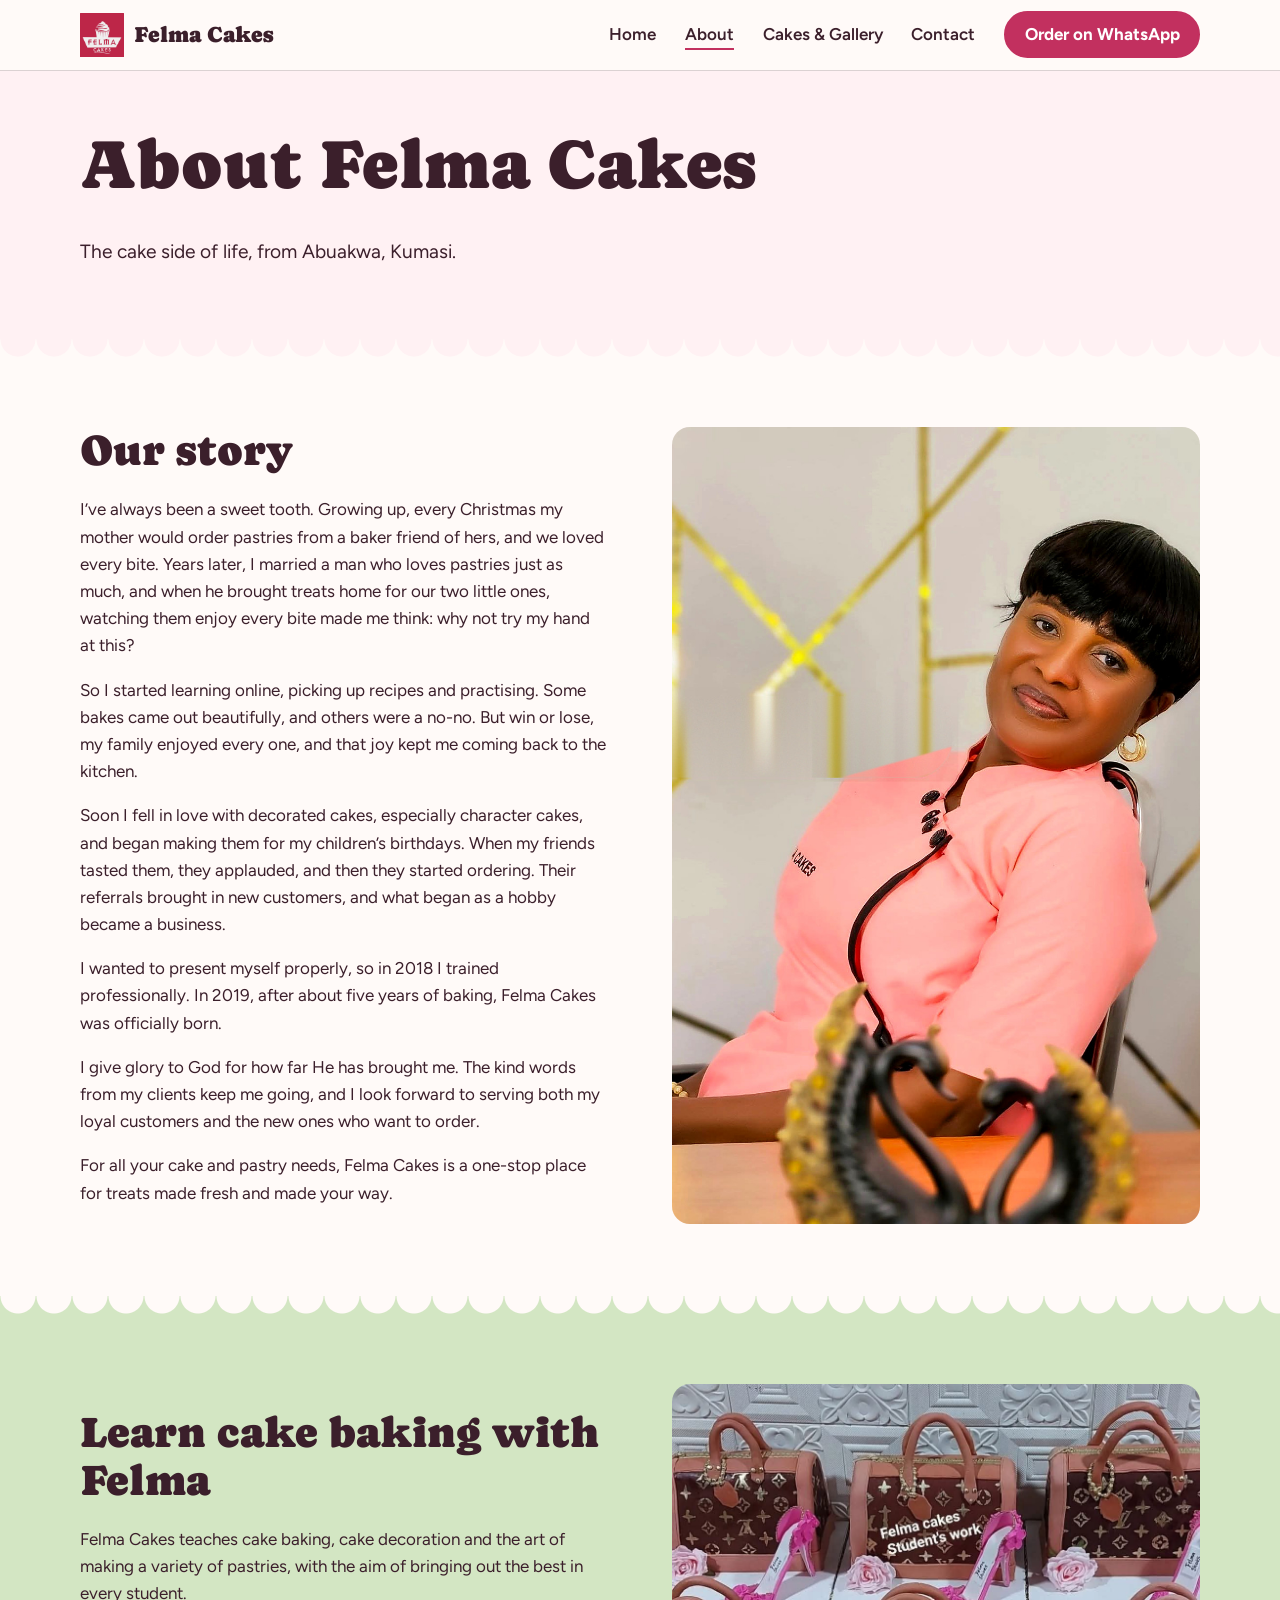
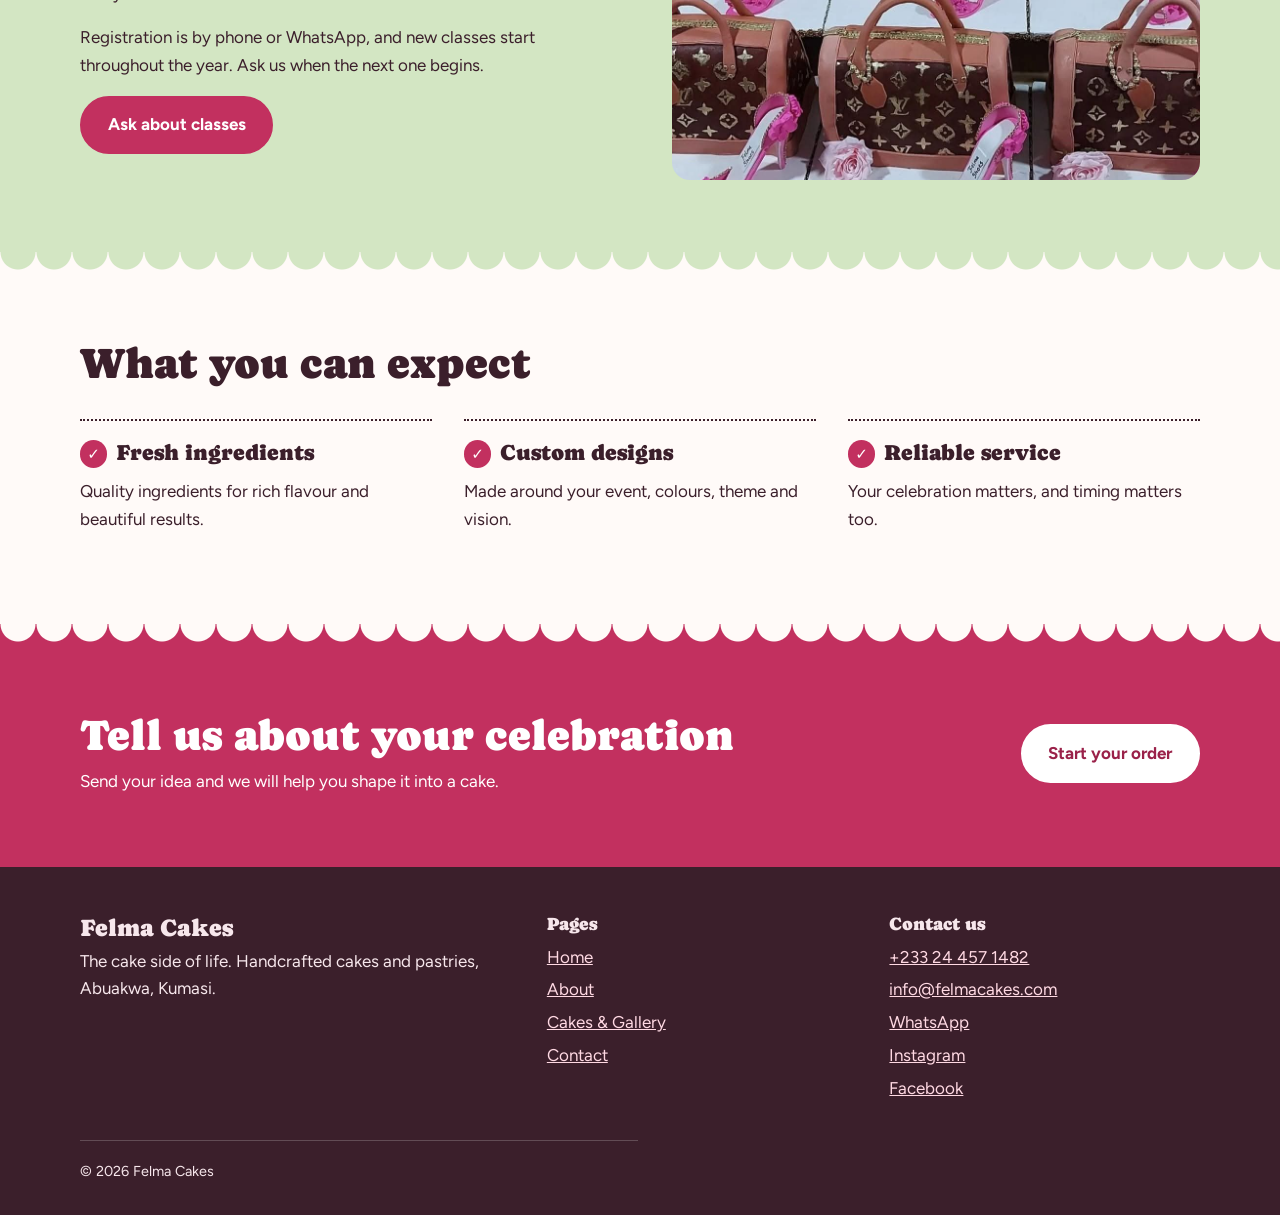
==== commit 112b9df0: "all finishing done" ====
--- a/about.html
+++ b/about.html
@@ -47,15 +47,18 @@
     </section>
 
     <section class="section scallop after-icing">
-      <div class="wrap split">
+      <div class="wrap split split-fill">
         <div>
-          <h2>Every cake tells a story</h2>
-          <p>Felma Cakes is passionate about making celebrations sweeter and more memorable. From simple birthday cakes to elegant wedding cakes, every design is prepared with care, creativity and love.</p>
+          <h2>Our story</h2>
+          <p>I’ve always been a sweet tooth. Growing up, every Christmas my mother would order pastries from a baker friend of hers, and we loved every bite. Years later, I married a man who loves pastries just as much, and when he brought treats home for our two little ones, watching them enjoy every bite made me think: why not try my hand at this?</p>
+          <p>So I started learning online, picking up recipes and practising. Some bakes came out beautifully, and others were a no-no. But win or lose, my family enjoyed every one, and that joy kept me coming back to the kitchen.</p>
+          <p>Soon I fell in love with decorated cakes, especially character cakes, and began making them for my children’s birthdays. When my friends tasted them, they applauded, and then they started ordering. Their referrals brought in new customers, and what began as a hobby became a business.</p>
+          <p>I wanted to present myself properly, so in 2018 I trained professionally. In 2019, after about five years of baking, Felma Cakes was officially born.</p>
+          <p>I give glory to God for how far He has brought me. The kind words from my clients keep me going, and I look forward to serving both my loyal customers and the new ones who want to order.</p>
           <p>For all your cake and pastry needs, Felma Cakes is a one-stop place for treats made fresh and made your way.</p>
-          <!-- Add Felma's own story here: who she is, how the business started, what she is known for. -->
         </div>
-        <div class="photo">
-          <img src="assets/images/tiered-flower-cakes.jpg" alt="Tall white tiered cakes with blue and yellow sugar flowers" loading="lazy" width="1080" height="1061">
+        <div class="photo photo-fill">
+          <img src="assets/images/felma-owner.jpg" alt="Felma, founder of Felma Cakes, in her pink chef’s tunic" width="1200" height="1500">
         </div>
       </div>
     </section>
--- a/css/style.css
+++ b/css/style.css
@@ -245,6 +245,14 @@
 .photo img { width: 100%; height: 100%; object-fit: cover; }
 @media (min-width: 860px) {
   .split { grid-template-columns: 1fr 1fr; gap: 4rem; }
+}
+
+/* Photo that stretches to match the height of the text beside it */
+.photo-fill { position: relative; aspect-ratio: 4 / 5; }
+.photo-fill img { position: absolute; inset: 0; object-position: 50% 20%; }
+@media (min-width: 860px) {
+  .split-fill { align-items: stretch; }
+  .photo-fill { aspect-ratio: auto; min-height: 420px; }
 }
 
 /* ---------- Featured showcase ---------- */
